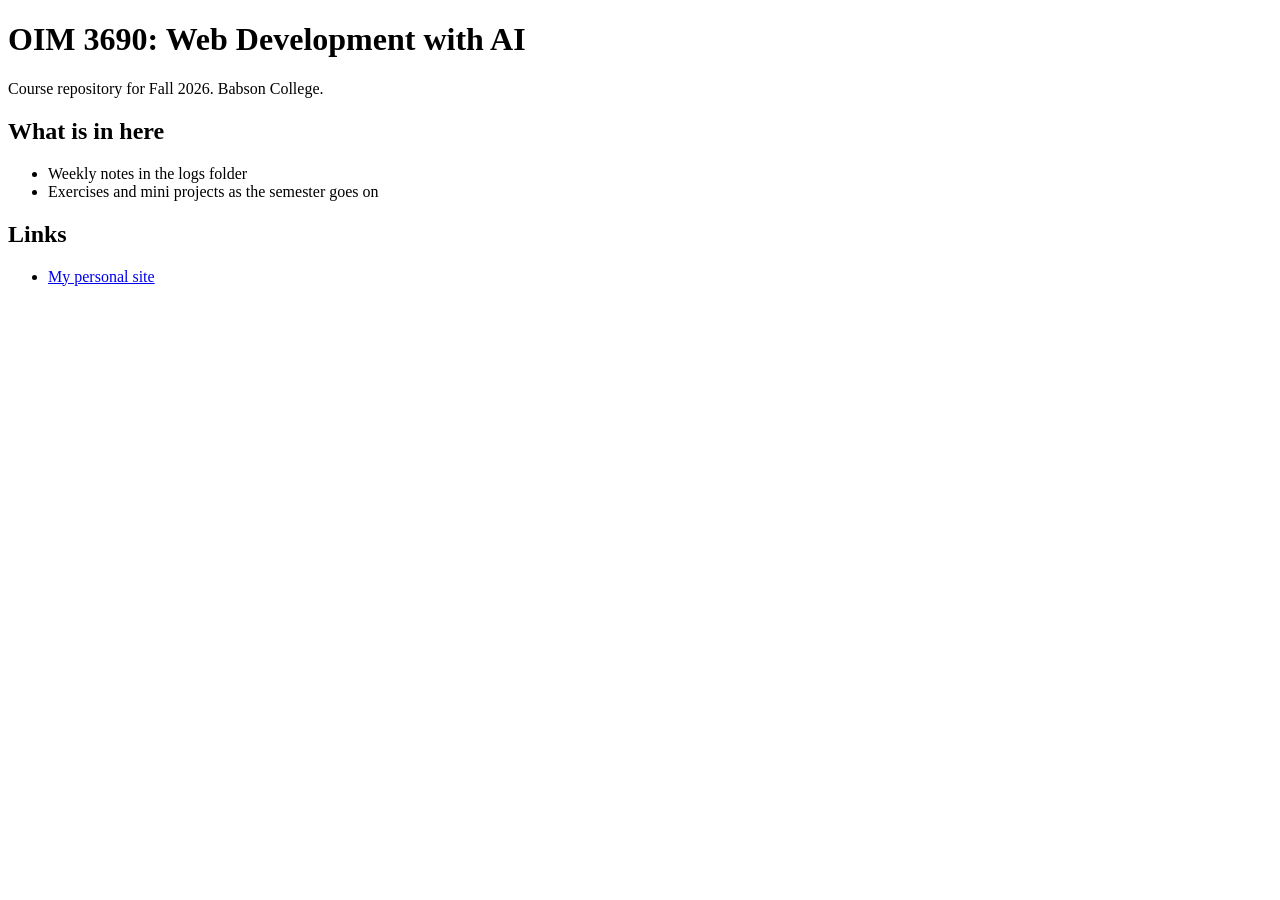
==== index.html @ 33da24f0 "Create index.html add index.html" ====
<!DOCTYPE html>
<html lang="en">
<head>
  <meta charset="utf-8">
  <meta name="viewport" content="width=device-width, initial-scale=1">
  <title>OIM 3690 | Zayd Touhami Chahdier</title>
</head>
<body>
  <h1>OIM 3690: Web Development with AI</h1>
  <p>Course repository for Fall 2026. Babson College.</p>

  <h2>What is in here</h2>
  <ul>
    <li>Weekly notes in the logs folder</li>
    <li>Exercises and mini projects as the semester goes on</li>
  </ul>

  <h2>Links</h2>
  <ul>
    <li><a href="https://zayd123455.github.io">My personal site</a></li>
  </ul>
</body>
</html>
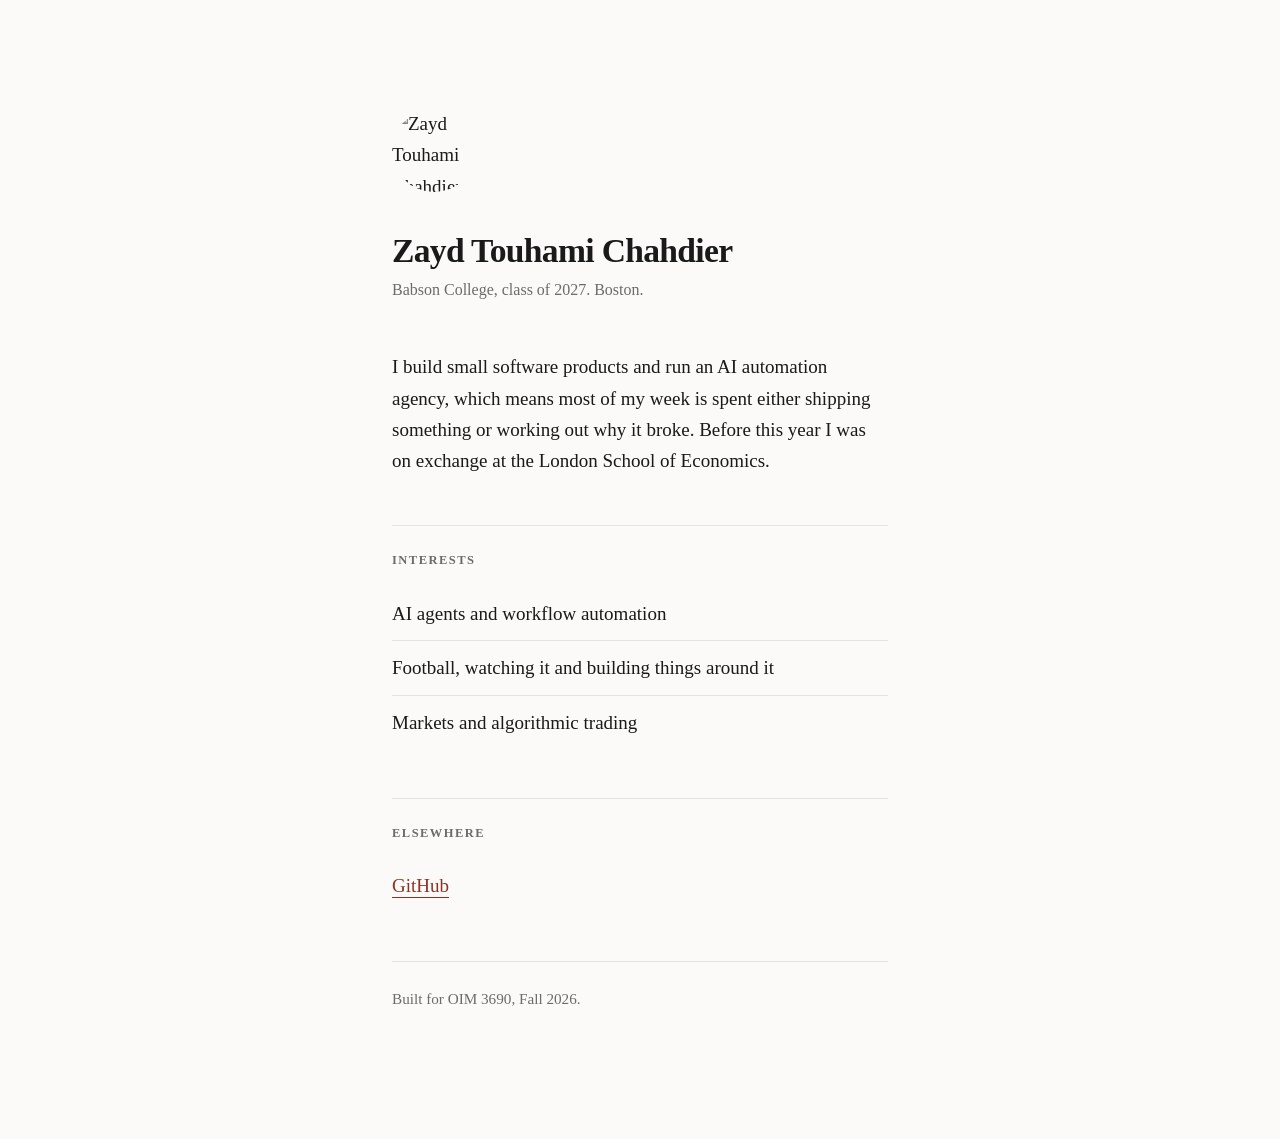
==== commit 6c7016fb: "Session 03 Finish" ====
--- a/index.html
+++ b/index.html
@@ -3,21 +3,144 @@
 <head>
   <meta charset="utf-8">
   <meta name="viewport" content="width=device-width, initial-scale=1">
-  <title>OIM 3690 | Zayd Touhami Chahdier</title>
+  <title>Zayd Touhami Chahdier</title>
+  <style>
+    :root {
+      --ink: #1a1a1a;
+      --muted: #6b6b6b;
+      --rule: #e4e2dd;
+      --bg: #fbfaf8;
+      --accent: #8a3324;
+    }
+
+    @media (prefers-color-scheme: dark) {
+      :root {
+        --ink: #eceae6;
+        --muted: #9a9691;
+        --rule: #2e2c29;
+        --bg: #121110;
+        --accent: #d8785f;
+      }
+    }
+
+    * { box-sizing: border-box; }
+
+    body {
+      margin: 0;
+      background: var(--bg);
+      color: var(--ink);
+      font-family: "Iowan Old Style", "Palatino Linotype", Palatino, Georgia, serif;
+      font-size: 19px;
+      line-height: 1.65;
+      -webkit-font-smoothing: antialiased;
+    }
+
+    main {
+      max-width: 34rem;
+      margin: 0 auto;
+      padding: 12vh 1.5rem 8rem;
+    }
+
+    .portrait {
+      width: 84px;
+      height: 84px;
+      border-radius: 50%;
+      display: block;
+      margin-bottom: 2.5rem;
+      filter: grayscale(1);
+    }
+
+    h1 {
+      font-size: 2.1rem;
+      line-height: 1.15;
+      letter-spacing: -0.02em;
+      font-weight: 600;
+      margin: 0 0 0.4rem;
+    }
+
+    .role {
+      color: var(--muted);
+      font-size: 1rem;
+      margin: 0 0 3rem;
+    }
+
+    h2 {
+      font-size: 0.78rem;
+      letter-spacing: 0.12em;
+      text-transform: uppercase;
+      color: var(--muted);
+      font-weight: 600;
+      margin: 3rem 0 1rem;
+      padding-top: 1.5rem;
+      border-top: 1px solid var(--rule);
+    }
+
+    p { margin: 0 0 1.4rem; }
+
+    ul {
+      list-style: none;
+      padding: 0;
+      margin: 0;
+    }
+
+    li {
+      padding: 0.7rem 0;
+      border-bottom: 1px solid var(--rule);
+    }
+
+    li:last-child { border-bottom: none; }
+
+    a {
+      color: var(--accent);
+      text-decoration: none;
+      border-bottom: 1px solid currentColor;
+      padding-bottom: 1px;
+    }
+
+    a:hover { color: var(--ink); }
+
+    footer {
+      margin-top: 3rem;
+      padding-top: 1.5rem;
+      border-top: 1px solid var(--rule);
+      font-size: 0.95rem;
+      color: var(--muted);
+    }
+  </style>
 </head>
 <body>
-  <h1>OIM 3690: Web Development with AI</h1>
-  <p>Course repository for Fall 2026. Babson College.</p>
 
-  <h2>What is in here</h2>
-  <ul>
-    <li>Weekly notes in the logs folder</li>
-    <li>Exercises and mini projects as the semester goes on</li>
-  </ul>
+  <main>
 
-  <h2>Links</h2>
-  <ul>
-    <li><a href="https://zayd123455.github.io">My personal site</a></li>
-  </ul>
+    <img class="portrait" src="https://github.com/zayd123455.png" alt="Zayd Touhami Chahdier">
+
+    <h1>Zayd Touhami Chahdier</h1>
+    <p class="role">Babson College, class of 2027. Boston.</p>
+
+    <p>
+      I build small software products and run an AI automation agency, which
+      means most of my week is spent either shipping something or working out
+      why it broke. Before this year I was on exchange at the London School of
+      Economics.
+    </p>
+
+    <h2>Interests</h2>
+    <ul>
+      <li>AI agents and workflow automation</li>
+      <li>Football, watching it and building things around it</li>
+      <li>Markets and algorithmic trading</li>
+    </ul>
+
+    <h2>Elsewhere</h2>
+    <ul>
+      <li><a href="https://github.com/zayd123455">GitHub</a></li>
+    </ul>
+
+    <footer>
+      Built for OIM 3690, Fall 2026.
+    </footer>
+
+  </main>
+
 </body>
-</html>
+</html>
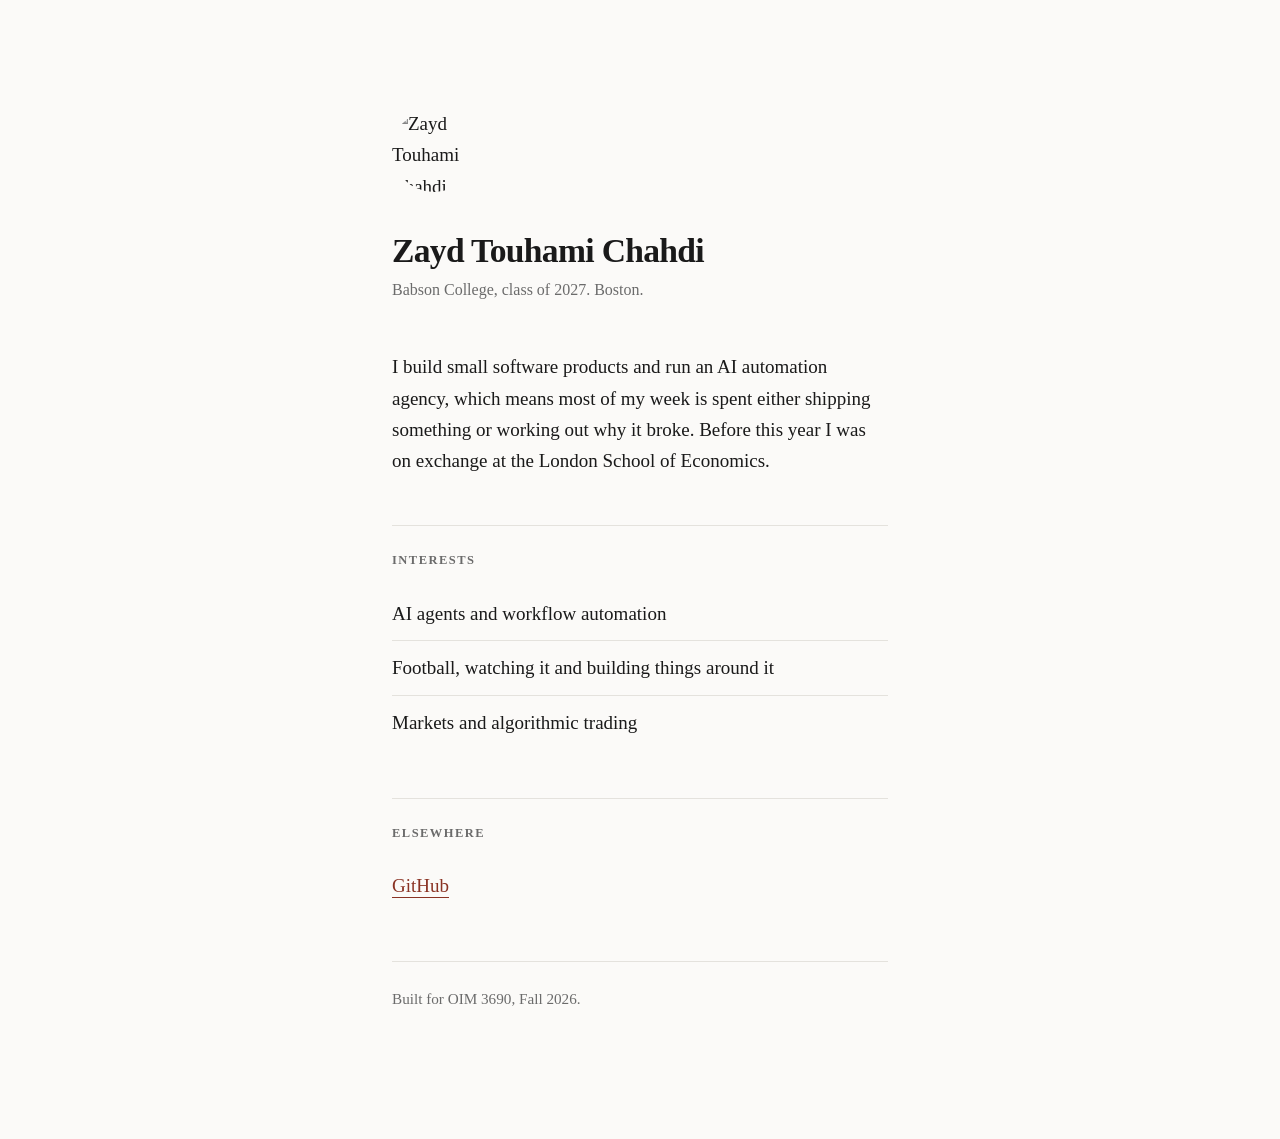
==== commit 4438ac62: "Catching up" ====
--- a/index.html
+++ b/index.html
@@ -3,7 +3,7 @@
 <head>
   <meta charset="utf-8">
   <meta name="viewport" content="width=device-width, initial-scale=1">
-  <title>Zayd Touhami Chahdier</title>
+  <title>Zayd Touhami Chahdi</title>
   <style>
     :root {
       --ink: #1a1a1a;
@@ -112,9 +112,9 @@
 
   <main>
 
-    <img class="portrait" src="https://github.com/zayd123455.png" alt="Zayd Touhami Chahdier">
+    <img class="portrait" src="https://github.com/zayd123455.png" alt="Zayd Touhami Chahdi">
 
-    <h1>Zayd Touhami Chahdier</h1>
+    <h1>Zayd Touhami Chahdi</h1>
     <p class="role">Babson College, class of 2027. Boston.</p>
 
     <p>
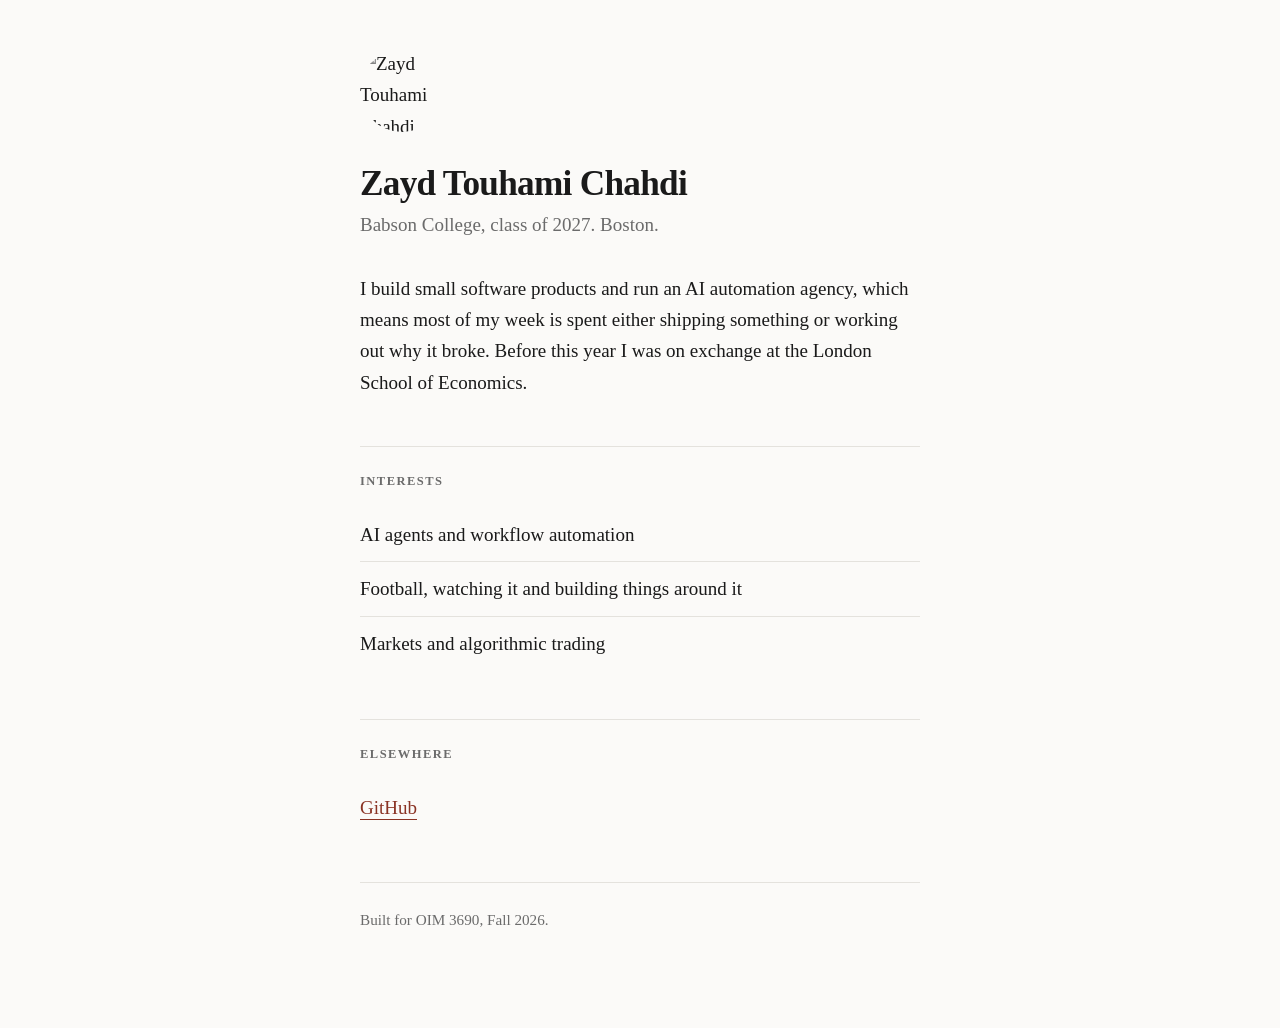
==== commit 00c6ce9b: "checkpoint 2" ====
--- a/index.html
+++ b/index.html
@@ -4,109 +4,7 @@
   <meta charset="utf-8">
   <meta name="viewport" content="width=device-width, initial-scale=1">
   <title>Zayd Touhami Chahdi</title>
-  <style>
-    :root {
-      --ink: #1a1a1a;
-      --muted: #6b6b6b;
-      --rule: #e4e2dd;
-      --bg: #fbfaf8;
-      --accent: #8a3324;
-    }
-
-    @media (prefers-color-scheme: dark) {
-      :root {
-        --ink: #eceae6;
-        --muted: #9a9691;
-        --rule: #2e2c29;
-        --bg: #121110;
-        --accent: #d8785f;
-      }
-    }
-
-    * { box-sizing: border-box; }
-
-    body {
-      margin: 0;
-      background: var(--bg);
-      color: var(--ink);
-      font-family: "Iowan Old Style", "Palatino Linotype", Palatino, Georgia, serif;
-      font-size: 19px;
-      line-height: 1.65;
-      -webkit-font-smoothing: antialiased;
-    }
-
-    main {
-      max-width: 34rem;
-      margin: 0 auto;
-      padding: 12vh 1.5rem 8rem;
-    }
-
-    .portrait {
-      width: 84px;
-      height: 84px;
-      border-radius: 50%;
-      display: block;
-      margin-bottom: 2.5rem;
-      filter: grayscale(1);
-    }
-
-    h1 {
-      font-size: 2.1rem;
-      line-height: 1.15;
-      letter-spacing: -0.02em;
-      font-weight: 600;
-      margin: 0 0 0.4rem;
-    }
-
-    .role {
-      color: var(--muted);
-      font-size: 1rem;
-      margin: 0 0 3rem;
-    }
-
-    h2 {
-      font-size: 0.78rem;
-      letter-spacing: 0.12em;
-      text-transform: uppercase;
-      color: var(--muted);
-      font-weight: 600;
-      margin: 3rem 0 1rem;
-      padding-top: 1.5rem;
-      border-top: 1px solid var(--rule);
-    }
-
-    p { margin: 0 0 1.4rem; }
-
-    ul {
-      list-style: none;
-      padding: 0;
-      margin: 0;
-    }
-
-    li {
-      padding: 0.7rem 0;
-      border-bottom: 1px solid var(--rule);
-    }
-
-    li:last-child { border-bottom: none; }
-
-    a {
-      color: var(--accent);
-      text-decoration: none;
-      border-bottom: 1px solid currentColor;
-      padding-bottom: 1px;
-    }
-
-    a:hover { color: var(--ink); }
-
-    footer {
-      margin-top: 3rem;
-      padding-top: 1.5rem;
-      border-top: 1px solid var(--rule);
-      font-size: 0.95rem;
-      color: var(--muted);
-    }
-  </style>
+  <link rel="stylesheet" href="css/styles.css">
 </head>
 <body>
 
--- a/css/styles.css
+++ b/css/styles.css
@@ -0,0 +1,169 @@
+/* styles for about-me.html
+   moved out of the <style> block so other pages in this repo can share it */
+
+:root {
+  --ink: #1a1a1a;
+  --muted: #6b6b6b;
+  --rule: #e4e2dd;
+  --bg: #fbfaf8;
+  --accent: #8a3324;
+  --babson: #006644; /* Babson green, from the brand page */
+}
+
+@media (prefers-color-scheme: dark) {
+  :root {
+    --ink: #eceae6;
+    --muted: #9a9691;
+    --rule: #2e2c29;
+    --bg: #121110;
+    --accent: #d8785f;
+    --babson: #4fb08a;
+  }
+}
+
+* { box-sizing: border-box; }
+
+body {
+  margin: 0 auto;
+  max-width: 38rem;
+  padding: 3rem 1.5rem 6rem;
+  background: var(--bg);
+  color: var(--ink);
+  font-family: "Iowan Old Style", "Palatino Linotype", Palatino, Georgia, serif;
+  font-size: 19px;
+  line-height: 1.65;
+}
+
+/* the h1 rule the exercise asked for */
+h1 {
+  font-size: 2.2rem;
+  line-height: 1.15;
+  letter-spacing: -0.02em;
+  font-weight: 600;
+  margin: 0 0 0.3rem;
+}
+
+.lede {
+  color: var(--muted);
+  margin: 0 0 2rem;
+}
+
+.babson { color: var(--babson); font-weight: 600; }
+
+h2 {
+  font-size: 0.78rem;
+  letter-spacing: 0.12em;
+  text-transform: uppercase;
+  color: var(--muted);
+  font-weight: 600;
+  margin: 3rem 0 1rem;
+  padding-top: 1.5rem;
+  border-top: 1px solid var(--rule);
+}
+
+/* nav a only matches links inside the nav, the space means "inside" */
+nav ul {
+  list-style: none;
+  padding: 0;
+  margin: 0 0 1rem;
+  display: flex;
+  flex-wrap: wrap;
+  gap: 0.4rem 1.2rem;
+}
+
+nav a { text-decoration: none; }
+
+p { margin: 0 0 1.4rem; }
+
+/* a class I invented. the paragraph that says what I actually do */
+.highlight {
+  border-left: 3px solid var(--accent);
+  padding-left: 1rem;
+  font-style: italic;
+}
+
+main ul {
+  list-style: none;
+  padding: 0;
+  margin: 0;
+}
+
+main li {
+  padding: 0.7rem 0;
+  border-bottom: 1px solid var(--rule);
+}
+
+main li:last-child { border-bottom: none; }
+
+figure {
+  margin: 1.5rem 0;
+}
+
+figure img {
+  display: block;
+  border-radius: 8px;
+}
+
+figcaption {
+  color: var(--muted);
+  font-size: 0.9rem;
+  margin-top: 0.5rem;
+}
+
+a {
+  color: var(--accent);
+  text-decoration: none;
+  border-bottom: 1px solid currentColor;
+  padding-bottom: 1px;
+}
+
+/* the a:hover rule */
+a:hover { color: var(--ink); }
+
+/* these two conflict on purpose. same selector, same property, so the later
+   one wins. open DevTools on a link and the first one is crossed out */
+a:hover { color: var(--babson); }
+
+footer {
+  margin-top: 3rem;
+  padding-top: 1.5rem;
+  border-top: 1px solid var(--rule);
+  font-size: 0.95rem;
+  color: var(--muted);
+}
+
+address { font-style: normal; }
+
+/* index.html shares this file too, so both pages look like one site.
+   these two classes only exist on the home page */
+.portrait {
+  width: 84px;
+  height: 84px;
+  border-radius: 50%;
+  display: block;
+  margin-bottom: 2rem;
+  filter: grayscale(1);
+}
+
+.role {
+  color: var(--muted);
+  margin: 0 0 2rem;
+}
+
+
+/* phone widths. the rules above still apply, these override them
+   only when the screen is 600px wide or less */
+@media (max-width: 600px) {
+  body {
+    padding: 1.5rem 1rem 4rem;
+    font-size: 17px;
+  }
+
+  h1 { font-size: 1.8rem; }
+
+  /* the menu turns into a column */
+  nav ul {
+    flex-direction: column;
+    gap: 0.5rem;
+  }
+}
